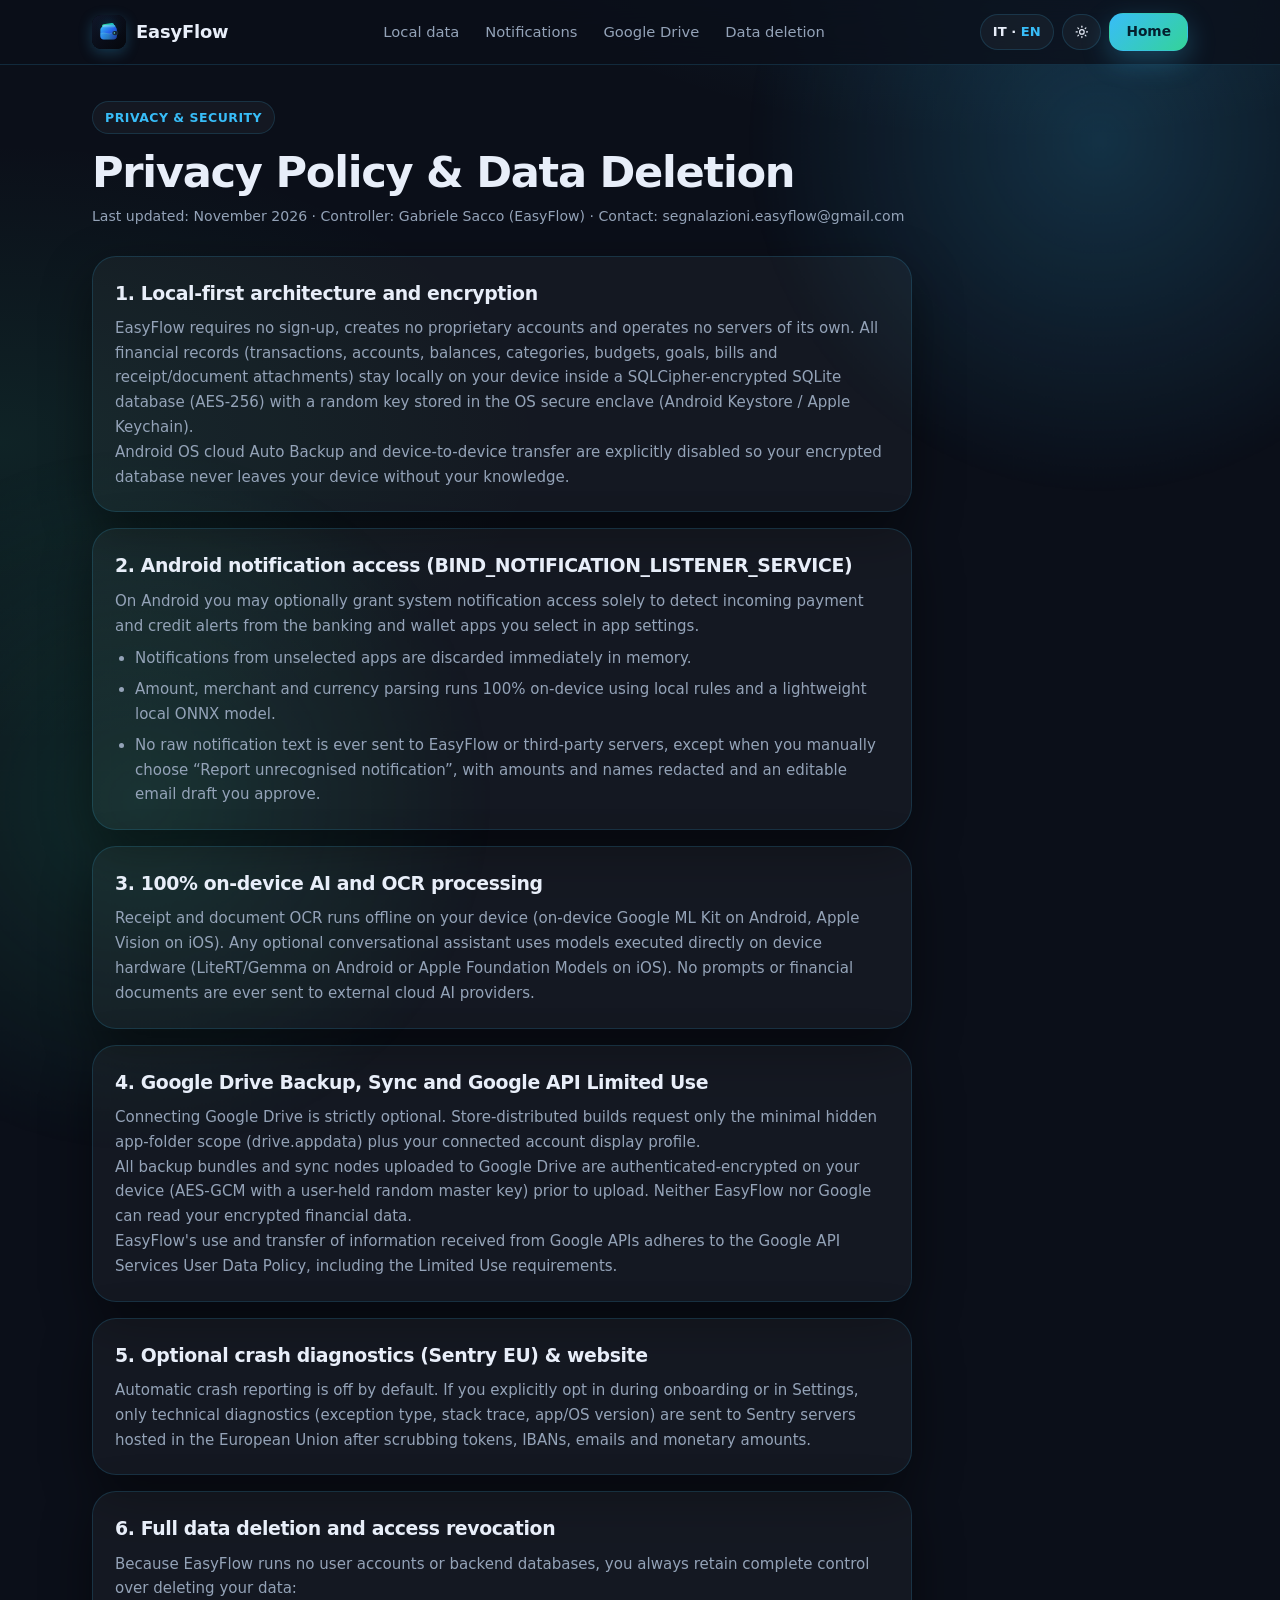
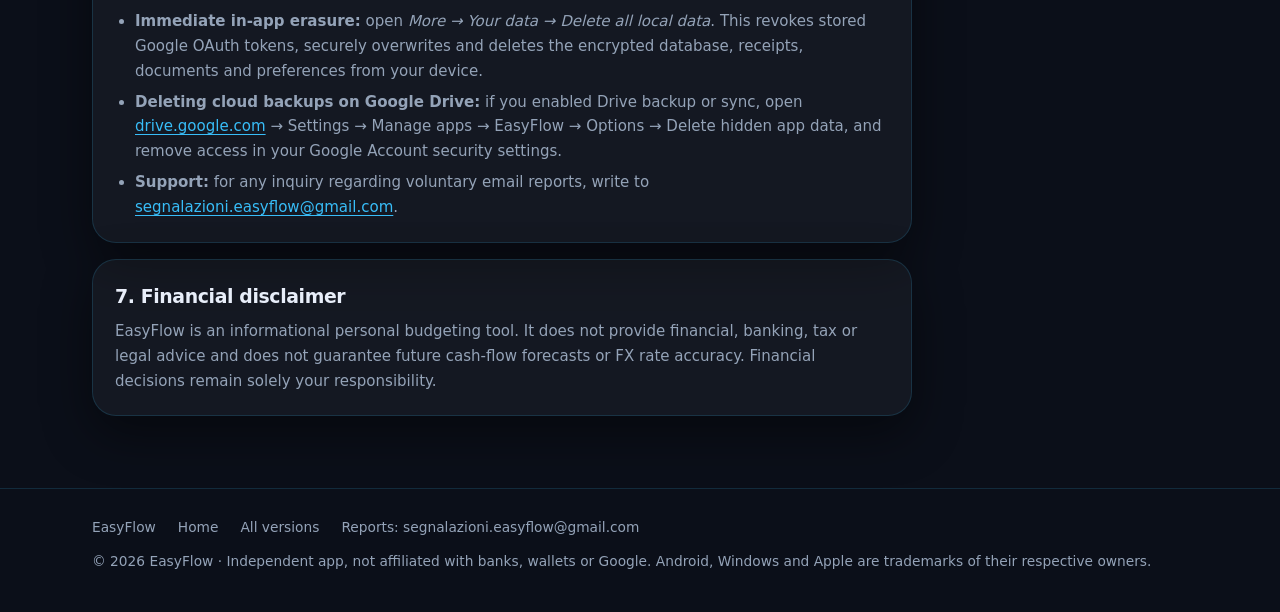
==== privacy.html @ 60eea987 "Aggiornamento pagina web" ====
<!doctype html>
<html lang="it">
<head>
<meta charset="utf-8">
<meta name="viewport" content="width=device-width, initial-scale=1">
<title data-i18n="pp.meta.title">EasyFlow – Informativa sulla Privacy e Cancellazione Dati</title>
<meta name="description" content="Informativa sulla privacy di EasyFlow: dati cifrati sul dispositivo, AI locale, Google Drive appdata facoltativo, eliminazione completa e revoca accessi." data-i18n-content="pp.meta.desc">
<meta name="theme-color" content="#0b0f19">
<link rel="icon" type="image/svg+xml" href="assets/icon.svg">
<link rel="icon" type="image/png" sizes="512x512" href="assets/icon-512.png">
<link rel="apple-touch-icon" href="assets/icon-180.png">
<link rel="stylesheet" href="styles.css">
<script>
(function () {
  try {
    var t = localStorage.getItem('ef-theme');
    if (t === 'light' || t === 'dark') document.documentElement.setAttribute('data-theme', t);
    document.documentElement.classList.add('js');
  } catch (e) {}
})();
</script>
</head>
<body>
<svg width="0" height="0" style="position:absolute" aria-hidden="true" focusable="false"><defs><symbol id="ic-sun" viewBox="0 0 24 24" fill="none" stroke="currentColor" stroke-width="2" stroke-linecap="round" stroke-linejoin="round"><circle cx="12" cy="12" r="4" /><path d="M12 2v2" /><path d="M12 20v2" /><path d="m4.93 4.93 1.41 1.41" /><path d="m17.66 17.66 1.41 1.41" /><path d="M2 12h2" /><path d="M20 12h2" /><path d="m6.34 17.66-1.41 1.41" /><path d="m19.07 4.93-1.41 1.41" /></symbol><symbol id="ic-moon" viewBox="0 0 24 24" fill="none" stroke="currentColor" stroke-width="2" stroke-linecap="round" stroke-linejoin="round"><path d="M12 3a6 6 0 0 0 9 9 9 9 0 1 1-9-9Z" /></symbol></defs></svg>
<div class="orb o1" aria-hidden="true"></div><div class="orb o2" aria-hidden="true"></div>
<div class="progress" id="progress" aria-hidden="true"></div>

<header class="nav">
  <div class="wrap">
    <a class="brand" href="index.html"><img src="assets/icon.svg" alt="" width="34" height="34">EasyFlow</a>
    <nav class="links" data-i18n-aria="nav.sections" aria-label="Sezioni">
      <a href="#locale" data-i18n="pp.nav.local">Dati locali</a>
      <a href="#notifiche" data-i18n="pp.nav.notif">Notifiche</a>
      <a href="#drive" data-i18n="pp.nav.drive">Google Drive</a>
      <a href="#data-deletion" data-i18n="pp.nav.deletion">Eliminazione dati</a>
    </nav>
    <div class="nav-tools">
      <button type="button" class="chip" id="lang-btn" data-i18n-aria="nav.lang" aria-label="Cambia lingua"><span id="lang-label">IT · EN</span></button>
      <button type="button" class="chip" id="theme-btn" data-i18n-aria="nav.theme" aria-label="Cambia tema"><svg class="ic" aria-hidden="true"><use href="#ic-moon"/></svg></button>
      <a class="btn btn-primary" href="index.html" data-i18n="pp.back">Home</a>
    </div>
  </div>
</header>

<main id="main">
  <div class="wrap">
    <article class="legal-article">
      <span class="eyebrow" data-i18n="pp.eyebrow">Privacy &amp; Sicurezza</span>
      <h1 data-i18n="pp.h1">Informativa sulla Privacy e Cancellazione dei Dati</h1>
      <p class="legal-meta" data-i18n="pp.meta.updated">Ultimo aggiornamento: Novembre 2026 · Titolare: Gabriele Sacco (EasyFlow) · Contatto: segnalazioni.easyflow@gmail.com</p>

      <div class="legal-sections">
        <section class="card legal-section" id="locale">
          <h2 data-i18n="pp.s1.t">1. Architettura local-first e cifratura</h2>
          <p data-i18n="pp.s1.p1">EasyFlow non richiede registrazione, non ha account proprietari e non dispone di server propri. Tutti i dati finanziari (movimenti, conti, saldi, categorie, budget, obiettivi, scadenze e allegati ricevuti/scontrini) risiedono localmente sul dispositivo dell'utente in un database SQLite cifrato tramite SQLCipher (AES-256) con chiave generata casualmente e custodita nell'archivio sicuro di sistema (Android Keystore / Apple Keychain).</p>
          <p data-i18n="pp.s1.p2">Il backup automatico di sistema Android (Auto Backup / trasferimento D2D) è disabilitato esplicitamente affinché il database cifrato non lasci il dispositivo senza il controllo dell'utente.</p>
        </section>

        <section class="card legal-section" id="notifiche">
          <h2 data-i18n="pp.s2.t">2. Accesso alle notifiche su Android (BIND_NOTIFICATION_LISTENER_SERVICE)</h2>
          <p data-i18n="pp.s2.p1">Su Android l'utente può autorizzare in modo facoltativo l'accesso alle notifiche di sistema esclusivamente per rilevare automaticamente pagamenti e accrediti provenienti dalle app bancarie e dai wallet selezionati nelle impostazioni dell'app.</p>
          <ul>
            <li data-i18n="pp.s2.l1">Le notifiche delle app non selezionate vengono ignorate immediatamente in memoria.</li>
            <li data-i18n="pp.s2.l2">L'estrazione di importo, esercente e valuta avviene al 100% sul dispositivo tramite regole locali e un piccolo modello neurale ONNX locale.</li>
            <li data-i18n="pp.s2.l3">Nessun testo grezzo di notifica viene inviato a server di EasyFlow o di terze parti, salvo quando l'utente sceglie manualmente «Segnala notifica non riconosciuta» con importi e nomi già oscurati e preview modificabile prima dell'invio via email.</li>
          </ul>
        </section>

        <section class="card legal-section" id="ai-locale">
          <h2 data-i18n="pp.s3.t">3. Elaborazione AI e OCR 100% sul dispositivo</h2>
          <p data-i18n="pp.s3.p1">La scansione OCR di scontrini e documenti fotografici avviene offline sul dispositivo (Google ML Kit on-device su Android, Apple Vision su iOS). L'eventuale assistente conversazionale locale utilizza modelli eseguiti direttamente sull'hardware del dispositivo (LiteRT/Gemma su Android o Apple Foundation Models su iOS). Nessun prompt o documento finanziario viene inviato a servizi AI esterni nel cloud.</p>
        </section>

        <section class="card legal-section" id="drive">
          <h2 data-i18n="pp.s4.t">4. Google Drive Backup, Sincronizzazione e Google API Limited Use</h2>
          <p data-i18n="pp.s4.p1">Il collegamento a Google Drive è totalmente facoltativo. Nelle versioni distribuite tramite Google Play Store e Apple App Store l'app richiede esclusivamente lo scope minimo necessario per l'archivio privato nascosto dell'app (<code>drive.appdata</code>), oltre al profilo email di visualizzazione dell'account collegato.</p>
          <p data-i18n="pp.s4.p2">Tutti i pacchetti di backup e i nodi di sincronizzazione caricati su Google Drive sono cifrati autenticamente sul dispositivo (AES-GCM con chiave casuale custodita dall'utente) prima del trasferimento. Né EasyFlow né Google possono leggere il contenuto finanziario cifrato.</p>
          <p data-i18n="pp.s4.p3">L'utilizzo delle informazioni ricevute dalle API di Google da parte di EasyFlow è conforme alle Norme sui dati utente dei servizi API Google, inclusi i requisiti di uso limitato (Limited Use).</p>
        </section>

        <section class="card legal-section" id="telemetria">
          <h2 data-i18n="pp.s5.t">5. Diagnostica facoltativa degli errori (Sentry UE) e sito web</h2>
          <p data-i18n="pp.s5.p1">L'invio automatico dei rapporti di arresto anomalo è spento per impostazione predefinita. Se attivato esplicitamente dall'utente nell'introduzione o nelle Impostazioni, invia esclusivamente dettagli tecnici (tipo eccezione, stack trace, versione app/OS) ai server Sentry situati nell'Unione Europea, previa rimozione di token, IBAN, email e importi numerici.</p>
        </section>

        <section class="card legal-section" id="data-deletion">
          <h2 data-i18n="pp.s6.t">6. Eliminazione completa dei dati e revoca accessi</h2>
          <p data-i18n="pp.s6.p1">Poiché EasyFlow non gestisce account o database sui propri server, ogni utente mantiene il pieno controllo sulla cancellazione dei dati:</p>
          <ul>
            <li data-i18n-html="pp.s6.l1"><strong>Cancellazione immediata dall'app:</strong> apri <em>Altro → I tuoi dati → Elimina tutti i dati locali</em>. L'operazione revoca eventuali token OAuth Google memorizzati, sovrascrive ed elimina in modo sicuro il database cifrato, le ricevute, i documenti salvati e tutte le preferenze sul dispositivo.</li>
            <li data-i18n-html="pp.s6.l2"><strong>Eliminazione dei backup remoti su Google Drive:</strong> se avevi attivato il backup o la sincronizzazione su Drive, apri <a class="text-link" href="https://drive.google.com" target="_blank" rel="noopener noreferrer">drive.google.com</a> → Impostazioni → Gestisci app → EasyFlow → Opzioni → Elimina dati nascosti delle app, e revoca l'accesso dalle impostazioni di sicurezza dell'account Google.</li>
            <li data-i18n-html="pp.s6.l3"><strong>Assistenza:</strong> per richieste su dati inviati volontariamente via email (es. segnalazioni), scrivi a <a class="text-link" href="mailto:segnalazioni.easyflow@gmail.com">segnalazioni.easyflow@gmail.com</a>.</li>
          </ul>
        </section>

        <section class="card legal-section" id="disclaimer">
          <h2 data-i18n="pp.s7.t">7. Esclusione di consulenza finanziaria</h2>
          <p data-i18n="pp.s7.p1">EasyFlow è uno strumento informativo di bilancio personale. Non fornisce consulenza finanziaria, bancaria, fiscale o legale e non garantisce l'accuratezza delle previsioni future o delle conversioni valutarie. Le decisioni economiche restano sotto la piena responsabilità dell'utente.</p>
        </section>
      </div>
    </article>
  </div>
</main>

<footer>
  <div class="wrap">
    <div class="row"><span data-i18n="ft.version">EasyFlow</span><a href="index.html" data-i18n="pp.back">Home</a><a href="https://github.com/Gabbo88/easyflow-releases/releases" data-i18n="ft.releases">Tutte le versioni</a><a href="mailto:segnalazioni.easyflow@gmail.com" data-i18n="ft.report">Segnalazioni: segnalazioni.easyflow@gmail.com</a></div>
    <div data-i18n="ft.legal">© 2026 EasyFlow · App indipendente, non affiliata a banche, wallet o a Google. Android, Windows e Apple sono marchi dei rispettivi proprietari.</div>
  </div>
</footer>

<script src="app.js"></script>
</body>
</html>
---- styles.css ----
:root {
  --bg: #0b0f19;
  --bg-2: #0f1626;
  --surface: rgba(255, 255, 255, 0.04);
  --surface-strong: rgba(255, 255, 255, 0.07);
  --border: rgba(56, 189, 248, 0.16);
  --text: #e8eef9;
  --muted: #94a3b8;
  --accent: #38bdf8;
  --accent-2: #34d399;
  --accent-ink: #04202e;
  --shadow: 0 18px 50px rgba(0, 0, 0, 0.45);
  --radius: 24px;
  --radius-sm: 16px;
  --gutter: 20px;
}
:root[data-theme="light"] {
  --bg: #f4f8fd;
  --bg-2: #e9f1fa;
  --surface: rgba(255, 255, 255, 0.78);
  --surface-strong: #ffffff;
  --border: rgba(2, 132, 199, 0.22);
  --text: #0f172a;
  --muted: #475569;
  --accent: #0284c7;
  --accent-2: #059669;
  --accent-ink: #ffffff;
  --shadow: 0 14px 40px rgba(15, 23, 42, 0.12);
}
* { box-sizing: border-box; }
html { scroll-behavior: smooth; }
body {
  margin: 0;
  background: radial-gradient(1100px 600px at 80% -10%, rgba(56, 189, 248, 0.16), transparent 60%),
              radial-gradient(900px 500px at 0% 20%, rgba(52, 211, 153, 0.10), transparent 60%),
              var(--bg);
  color: var(--text);
  font-family: Roboto, "Segoe UI", system-ui, -apple-system, sans-serif;
  line-height: 1.55;
  -webkit-font-smoothing: antialiased;
}
:root[data-theme="light"] body {
  background: radial-gradient(1100px 600px at 80% -10%, rgba(2, 132, 199, 0.12), transparent 60%),
              radial-gradient(900px 500px at 0% 20%, rgba(5, 150, 105, 0.08), transparent 60%),
              var(--bg);
}
a { color: inherit; text-decoration: none; }
.wrap { width: 100%; max-width: 1160px; margin: 0 auto; padding: 0 var(--gutter); }

/* NAV */
.nav { position: sticky; top: 0; z-index: 10; backdrop-filter: blur(14px); background: color-mix(in srgb, var(--bg) 78%, transparent); border-bottom: 1px solid var(--border); }
.nav .wrap { display: flex; align-items: center; justify-content: space-between; height: 64px; gap: 12px; }
.brand { display: flex; align-items: center; gap: 10px; font-weight: 800; font-size: 1.12rem; letter-spacing: -0.01em; }
.brand img { width: 34px; height: 34px; border-radius: 10px; background: #0f172a; border: 1px solid var(--border); }
.links { display: none; gap: 26px; font-size: 0.92rem; color: var(--muted); font-weight: 500; }
.links a:hover { color: var(--text); }
.nav-tools { display: flex; align-items: center; gap: 8px; }
.chip { height: 36px; padding: 0 12px; border-radius: 999px; border: 1px solid var(--border); background: var(--surface); color: var(--text); font-weight: 600; font-size: 0.82rem; display: inline-flex; align-items: center; gap: 6px; }
.btn { display: inline-flex; align-items: center; justify-content: center; gap: 8px; height: 48px; padding: 0 22px; border-radius: 14px; font-weight: 700; font-size: 0.98rem; border: 1px solid transparent; cursor: pointer; }
.btn-primary { background: linear-gradient(135deg, var(--accent), var(--accent-2)); color: var(--accent-ink); box-shadow: 0 10px 28px rgba(56, 189, 248, 0.28); }
.btn-ghost { background: var(--surface); border-color: var(--border); color: var(--text); }
.nav .btn { height: 38px; padding: 0 16px; font-size: 0.86rem; display: none; }

/* HERO */
.hero { padding: 44px 0 28px; display: grid; gap: 36px; align-items: center; }
.eyebrow { display: inline-flex; align-items: center; gap: 8px; padding: 6px 12px; border-radius: 999px; border: 1px solid var(--border); background: var(--surface); color: var(--accent); font-weight: 700; font-size: 0.78rem; letter-spacing: 0.04em; text-transform: uppercase; }
h1 { font-size: clamp(2.1rem, 7vw, 3.6rem); line-height: 1.05; letter-spacing: -0.03em; margin: 16px 0 14px; font-weight: 800; }
h1 em { font-style: normal; background: linear-gradient(120deg, var(--accent), var(--accent-2)); -webkit-background-clip: text; background-clip: text; color: transparent; }
.lead { color: var(--muted); font-size: 1.08rem; max-width: 560px; margin: 0 0 24px; }
.cta { display: flex; flex-wrap: wrap; gap: 12px; }
.meta { margin-top: 16px; color: var(--muted); font-size: 0.84rem; display: flex; flex-wrap: wrap; gap: 6px 18px; }
.meta b { color: var(--text); font-weight: 700; }

/* PHONE */
.stage { display: flex; justify-content: center; }
.phone { width: 270px; border-radius: 40px; padding: 10px; background: linear-gradient(160deg, #1b2438, #0a0f1b); border: 1px solid rgba(255,255,255,0.12); box-shadow: var(--shadow), 0 0 0 6px rgba(56,189,248,0.05); }
.screen { border-radius: 31px; overflow: hidden; background: #0b0f19; padding: 16px 14px 14px; display: grid; gap: 10px; color: #e8eef9; }
.s-top { display: flex; justify-content: space-between; align-items: center; font-size: 0.7rem; color: #94a3b8; }
.s-card { border-radius: 18px; padding: 14px; background: linear-gradient(135deg, #2f6bd6, #153a82); }
.s-card small { color: #cfe3ff; font-size: 0.62rem; letter-spacing: 0.08em; text-transform: uppercase; font-weight: 700; }
.s-card strong { display: block; font-size: 1.7rem; letter-spacing: -0.02em; margin: 4px 0 8px; }
.s-row { display: flex; gap: 8px; }
.s-pill { flex: 1; border-radius: 12px; padding: 8px 10px; background: rgba(255,255,255,0.12); font-size: 0.64rem; color: #d7e7ff; }
.s-pill b { display: block; font-size: 0.86rem; color: #fff; }
.s-pill.up b { color: #6ee7b7; } .s-pill.down b { color: #fda4af; }
.s-list { display: grid; gap: 8px; }
.s-item { display: flex; align-items: center; gap: 10px; padding: 10px; border-radius: 14px; background: rgba(255,255,255,0.05); border: 1px solid rgba(56,189,248,0.12); font-size: 0.72rem; }
.s-ico { width: 30px; height: 30px; border-radius: 10px; background: rgba(56,189,248,0.16); display: grid; place-items: center; color: #38bdf8; font-size: 0.8rem; }
.s-item span { flex: 1; } .s-item b { color: #fda4af; font-size: 0.78rem; }
.s-review { border-radius: 14px; padding: 10px 12px; font-size: 0.7rem; background: rgba(245,158,11,0.12); border: 1px solid rgba(245,158,11,0.3); color: #fcd34d; font-weight: 600; }

/* SECTIONS */
section { padding: 52px 0 6px; }
h2 { font-size: clamp(1.55rem, 4.4vw, 2.2rem); letter-spacing: -0.02em; margin: 0 0 8px; font-weight: 800; }
.sub { color: var(--muted); margin: 0 0 26px; max-width: 640px; }
.grid { display: grid; gap: 14px; }
.card { background: var(--surface); border: 1px solid var(--border); border-radius: var(--radius); padding: 22px; box-shadow: var(--shadow); }
.card h3 { margin: 12px 0 6px; font-size: 1.06rem; }
.card p { margin: 0; color: var(--muted); font-size: 0.93rem; }
.ico { width: 44px; height: 44px; border-radius: 14px; display: grid; place-items: center; background: linear-gradient(135deg, rgba(56,189,248,0.2), rgba(52,211,153,0.16)); border: 1px solid var(--border); font-size: 1.2rem; }

/* TABLE */
.table-wrap { overflow-x: auto; border-radius: var(--radius); border: 1px solid var(--border); background: var(--surface); }
table { width: 100%; border-collapse: collapse; min-width: 560px; }
th, td { padding: 14px 16px; text-align: left; font-size: 0.92rem; border-bottom: 1px solid var(--border); }
th { color: var(--muted); font-weight: 600; font-size: 0.8rem; text-transform: uppercase; letter-spacing: 0.05em; }
th.us { color: var(--accent); }
td.us { font-weight: 700; }
tr:last-child td { border-bottom: 0; }
.ok { color: var(--accent-2); font-weight: 800; } .no { color: var(--muted); }

/* DOWNLOAD */
.dl { display: grid; gap: 14px; }
.dl-card { display: grid; gap: 14px; }
.dl-head { display: flex; align-items: center; gap: 12px; }
.dl-head .ico { flex-shrink: 0; }
.badge { margin-left: auto; font-size: 0.7rem; font-weight: 700; padding: 4px 10px; border-radius: 999px; background: rgba(52,211,153,0.16); color: var(--accent-2); border: 1px solid rgba(52,211,153,0.3); white-space: nowrap; }
.badge.warn { background: rgba(245,158,11,0.14); color: #f59e0b; border-color: rgba(245,158,11,0.35); }
.sha { font-family: ui-monospace, Consolas, monospace; font-size: 0.72rem; color: var(--muted); word-break: break-all; }

/* GUIDE */
.steps { counter-reset: s; display: grid; gap: 12px; }
.step { display: flex; gap: 14px; padding: 16px; border-radius: var(--radius-sm); background: var(--surface); border: 1px solid var(--border); }
.step::before { counter-increment: s; content: counter(s); flex-shrink: 0; width: 32px; height: 32px; border-radius: 50%; display: grid; place-items: center; font-weight: 800; color: var(--accent-ink); background: linear-gradient(135deg, var(--accent), var(--accent-2)); }
.step b { display: block; margin-bottom: 2px; } .step span { color: var(--muted); font-size: 0.92rem; }
.tabs { display: flex; gap: 8px; flex-wrap: wrap; margin-bottom: 16px; }
.tab { padding: 8px 16px; border-radius: 999px; border: 1px solid var(--border); background: var(--surface); font-weight: 600; font-size: 0.86rem; color: var(--muted); }
.tab.on { background: linear-gradient(135deg, var(--accent), var(--accent-2)); color: var(--accent-ink); border-color: transparent; }

/* PRIVACY + FOOTER */
.privacy { display: grid; gap: 14px; }
footer { margin-top: 56px; padding: 28px 0 40px; border-top: 1px solid var(--border); color: var(--muted); font-size: 0.86rem; }
footer .wrap { display: grid; gap: 12px; }
footer .row { display: flex; flex-wrap: wrap; gap: 8px 22px; }

/* TABLET >= 720 */
@media (min-width: 720px) {
  :root { --gutter: 32px; }
  .links { display: flex; }
  .hero { padding: 64px 0 36px; }
  .grid.two, .grid.three { grid-template-columns: repeat(2, 1fr); }
  .privacy { grid-template-columns: repeat(2, 1fr); }
  .phone { width: 300px; }
}
/* DESKTOP >= 1100 */
@media (min-width: 1100px) {
  .nav .btn { display: inline-flex; }
  .hero { grid-template-columns: 1.1fr 0.9fr; padding: 84px 0 56px; gap: 56px; }
  .grid.three { grid-template-columns: repeat(3, 1fr); }
  .dl { grid-template-columns: repeat(3, 1fr); }
  .privacy { grid-template-columns: repeat(3, 1fr); }
  .phone { width: 320px; transform: rotate(2deg); }
  section { padding-top: 76px; }
}
@media (max-width: 400px) { .cta .btn { width: 100%; } }

/* ===== Aggiunte della bozza ===== */
.skip { position: absolute; left: -9999px; top: 8px; z-index: 100; background: var(--accent); color: var(--accent-ink); padding: 10px 16px; border-radius: 12px; font-weight: 700; }
.skip:focus { left: 8px; }
:focus-visible { outline: 3px solid var(--accent); outline-offset: 2px; border-radius: 10px; }
button { font: inherit; color: inherit; }
button.chip, button.tab { cursor: pointer; }
.chip b { color: var(--accent); }
[hidden] { display: none !important; }
.s-sub { color: #94a3b8; }

.ic { width: 1em; height: 1em; flex-shrink: 0; vertical-align: -0.14em; }
.ico { font-size: 1.35rem; color: var(--accent); }
.ico.logo { color: var(--text); }
.btn .ic { font-size: 1.1em; }
.chip .ic { font-size: 1.05em; }
.s-ico .ic { font-size: 0.95rem; }
.tab .ic { font-size: 1em; margin-right: 2px; }
.tab { display: inline-flex; align-items: center; gap: 6px; }

.cell { display: inline-flex; align-items: center; gap: 8px; }
.cell .ic { font-size: 1.05rem; }
.yes .ic { color: var(--accent-2); }
.mid .ic { color: #f59e0b; }
.no .ic { color: var(--muted); }
td.yes, td.mid, td.no { font-size: 0.9rem; }
.table-wrap table { min-width: 760px; }
th:first-child, td:first-child { position: sticky; left: 0; background: color-mix(in srgb, var(--bg) 92%, var(--accent) 3%); z-index: 1; }
.note { margin: 12px 4px 0; font-size: 0.82rem; color: var(--muted); }
.text-link { color: var(--accent); text-decoration: underline; text-underline-offset: 3px; }

.ai { display: grid; gap: 22px; align-items: center; padding: 26px; border-radius: var(--radius); border: 1px solid rgba(56,189,248,0.4); background: linear-gradient(150deg, rgba(56,189,248,0.12), rgba(52,211,153,0.07) 60%, var(--surface)); box-shadow: var(--shadow); }
.ai .ico { width: 52px; height: 52px; font-size: 1.6rem; }
.ai h2 { margin-top: 12px; }
.ai-steps { display: grid; gap: 10px; }
.ai-step { display: flex; gap: 12px; align-items: flex-start; padding: 12px 14px; border-radius: var(--radius-sm); background: var(--surface-strong); border: 1px solid var(--border); font-size: 0.92rem; }
.ai-step .ic { font-size: 1.15rem; color: var(--accent); margin-top: 2px; }
.ai-step b { display: block; }
.ai-step span { color: var(--muted); }
.fine { font-size: 0.8rem; color: var(--muted); margin: 14px 0 0; }

.kind { color: var(--muted); }
.btn.soon { opacity: 0.55; pointer-events: none; }
.dl-link { width: 100%; }
.notes { margin-top: 14px; border: 1px solid var(--border); border-radius: var(--radius-sm); background: var(--surface); padding: 12px 16px; }
.notes summary { cursor: pointer; font-weight: 700; }
.notes pre { white-space: pre-wrap; word-break: break-word; font: inherit; font-size: 0.88rem; color: var(--muted); margin: 10px 0 0; }

.panel { display: grid; gap: 12px; }
.step { align-items: flex-start; }
.step b { display: block; margin-bottom: 2px; }
.steps { counter-reset: s; }

/* telefono stretto: barra delle sezioni scorrevole sotto l'intestazione */
@media (max-width: 719px) {
  .nav .wrap { flex-wrap: wrap; height: auto; padding-top: 8px; padding-bottom: 8px; row-gap: 6px; }
  .links { display: flex; order: 3; width: 100%; overflow-x: auto; gap: 18px; padding: 2px 0 4px; white-space: nowrap; scrollbar-width: none; }
  .links::-webkit-scrollbar { display: none; }
  .nav .btn { display: none; }
}
@media (min-width: 720px) { .privacy { grid-template-columns: repeat(2, 1fr); } }
@media (min-width: 1100px) { .ai { grid-template-columns: 1fr 1fr; padding: 36px; gap: 44px; } .privacy { grid-template-columns: repeat(3, 1fr); } }
@media (prefers-reduced-motion: reduce) { html { scroll-behavior: auto; } * { transition: none !important; animation: none !important; } }

.sha.plain { font-family: inherit; font-size: 0.8rem; word-break: normal; overflow-wrap: anywhere; }

.step code { font-family: ui-monospace, Consolas, monospace; font-size: 0.82em; padding: 2px 6px; border-radius: 6px; background: var(--surface-strong); border: 1px solid var(--border); word-break: break-all; }

.brand img { background: none; border: 0; border-radius: 9px; box-shadow: 0 4px 14px rgba(56, 189, 248, 0.25); }

/* note di rilascio in Markdown */
.md { margin-top: 12px; font-size: 0.92rem; color: var(--muted); line-height: 1.6; overflow-wrap: anywhere; }
.md h4 { font-size: 1.05rem; color: var(--text); margin: 18px 0 6px; }
.md h5 { font-size: 0.98rem; color: var(--text); margin: 16px 0 4px; }
.md h4:first-child, .md h5:first-child { margin-top: 4px; }
.md p { margin: 6px 0; }
.md ul { margin: 6px 0 10px; padding-left: 20px; }
.md li { margin: 4px 0; }
.md strong { color: var(--text); font-weight: 700; }
.md code { font-family: ui-monospace, Consolas, monospace; font-size: 0.86em; padding: 1px 6px; border-radius: 6px; background: var(--surface-strong); border: 1px solid var(--border); }
.md a { color: var(--accent); text-decoration: underline; text-underline-offset: 3px; }

/* ===== Animazioni (solo transform e opacity) ===== */
main, footer { position: relative; z-index: 1; }

/* sfondo: due aloni che si spostano piano */
.orb { position: fixed; z-index: 0; width: 760px; height: 760px; border-radius: 50%; pointer-events: none; will-change: transform; }
.orb.o1 { top: -240px; right: -200px; background: radial-gradient(circle, rgba(56,189,248,0.20), transparent 66%); animation: drift1 26s ease-in-out infinite alternate; }
.orb.o2 { bottom: -280px; left: -240px; background: radial-gradient(circle, rgba(52,211,153,0.15), transparent 66%); animation: drift2 32s ease-in-out infinite alternate; }
:root[data-theme="light"] .orb.o1 { background: radial-gradient(circle, rgba(2,132,199,0.14), transparent 66%); }
:root[data-theme="light"] .orb.o2 { background: radial-gradient(circle, rgba(5,150,105,0.10), transparent 66%); }
@keyframes drift1 { from { transform: translate3d(0, 0, 0) scale(1); } to { transform: translate3d(-120px, 140px, 0) scale(1.15); } }
@keyframes drift2 { from { transform: translate3d(0, 0, 0) scale(1); } to { transform: translate3d(160px, -120px, 0) scale(1.1); } }

/* barra di avanzamento della pagina */
.progress { position: fixed; top: 0; left: 0; right: 0; height: 3px; z-index: 60; background: linear-gradient(90deg, var(--accent), var(--accent-2)); transform-origin: 0 50%; transform: scaleX(var(--p, 0)); pointer-events: none; }

/* ingresso dell'area in alto */
.hero > div:first-child > * { opacity: 0; animation: rise .7s cubic-bezier(.2,.7,.2,1) forwards; }
.hero > div:first-child > *:nth-child(1) { animation-delay: .05s; }
.hero > div:first-child > *:nth-child(2) { animation-delay: .15s; }
.hero > div:first-child > *:nth-child(3) { animation-delay: .27s; }
.hero > div:first-child > *:nth-child(4) { animation-delay: .38s; }
.hero > div:first-child > *:nth-child(5) { animation-delay: .5s; }
@keyframes rise { from { opacity: 0; transform: translateY(16px); } to { opacity: 1; transform: none; } }
.stage { opacity: 0; animation: rise .9s .25s cubic-bezier(.2,.7,.2,1) forwards; }

/* telefono che fluttua */
.phone { --rot: 0deg; transform: rotate(var(--rot)); animation: float 7s ease-in-out infinite; will-change: transform; }
@media (min-width: 1100px) { .phone { --rot: 2deg; } }
@keyframes float { 0%, 100% { transform: translateY(0) rotate(var(--rot)); } 50% { transform: translateY(-10px) rotate(var(--rot)); } }

/* mini demo: arriva la notifica, il movimento si accende */
.screen { position: relative; }
.s-notif { position: absolute; z-index: 3; top: 10px; left: 10px; right: 10px; display: flex; align-items: center; gap: 8px; padding: 8px 10px; border-radius: 14px; font-size: 0.64rem; line-height: 1.25; color: #e8eef9; background: rgba(30, 41, 59, 0.97); border: 1px solid rgba(56, 189, 248, 0.35); box-shadow: 0 8px 22px rgba(0, 0, 0, 0.45); opacity: 0; animation: notif 9s ease-in-out 1.2s infinite; }
.s-notif .ic { font-size: 0.95rem; color: #38bdf8; }
.s-notif b { display: block; font-size: 0.68rem; }
.s-notif small { color: #94a3b8; }
@keyframes notif {
  0%, 6% { opacity: 0; transform: translateY(-130%); }
  12%, 38% { opacity: 1; transform: translateY(0); }
  46%, 100% { opacity: 0; transform: translateY(-130%); }
}
.s-item.new { animation: newrow 9s ease-in-out 1.2s infinite; }
@keyframes newrow {
  0%, 42% { opacity: 0.2; transform: translateX(10px); box-shadow: none; }
  50% { opacity: 1; transform: none; box-shadow: 0 0 0 1px rgba(56, 189, 248, 0.7), 0 0 20px rgba(56, 189, 248, 0.38); }
  70%, 92% { opacity: 1; transform: none; box-shadow: 0 0 0 1px rgba(56, 189, 248, 0), 0 0 0 rgba(56, 189, 248, 0); }
  100% { opacity: 0.2; transform: translateX(10px); box-shadow: none; }
}

/* comparsa allo scorrimento */
.js .reveal { opacity: 0; transform: translateY(22px); transition: opacity .7s cubic-bezier(.2,.7,.2,1), transform .7s cubic-bezier(.2,.7,.2,1); transition-delay: calc(var(--d, 0) * 70ms); }
.js .reveal.in { opacity: 1; transform: none; }

/* schede e pulsanti */
.card, .step, .ai-step { transition: transform .25s ease, border-color .25s ease, box-shadow .25s ease; }
@media (hover: hover) and (pointer: fine) {
  .card:hover { transform: translateY(-5px); border-color: rgba(56, 189, 248, 0.5); box-shadow: var(--shadow), 0 0 0 1px rgba(56, 189, 248, 0.18); }
  .ai-step:hover, .step:hover { transform: translateX(4px); border-color: rgba(56, 189, 248, 0.45); }
  .btn { transition: transform .2s ease, box-shadow .2s ease, filter .2s ease; }
  .btn:hover:not(.soon) { transform: translateY(-2px); }
  .btn-primary:hover { box-shadow: 0 14px 34px rgba(56, 189, 248, 0.42); filter: saturate(1.1); }
}
.btn:active:not(.soon) { transform: scale(0.98); }

/* guida: il pannello appare con una dissolvenza */
.panel:not([hidden]) { animation: fade .35s ease both; }
@keyframes fade { from { opacity: 0; transform: translateY(8px); } to { opacity: 1; transform: none; } }

/* chi preferisce meno movimento vede tutto fermo */
@media (prefers-reduced-motion: reduce) {
  .orb, .progress { display: none; }
  .hero > div:first-child > *, .stage { opacity: 1 !important; animation: none !important; }
  .js .reveal { opacity: 1; transform: none; transition: none; }
  .phone { animation: none; }
  .s-notif { display: none; }
  .s-item.new { animation: none; opacity: 1; }
}

/* Privacy Policy page & inline actions */
.pv-actions { margin-top: 20px; display: flex; flex-wrap: wrap; gap: 12px; }
.legal-article { padding: 36px 0 16px; max-width: 820px; }
.legal-article h1 { font-size: clamp(1.9rem, 5vw, 2.7rem); margin-bottom: 10px; }
.legal-meta { color: var(--muted); font-size: 0.88rem; margin: 0 0 28px; }
.legal-sections { display: grid; gap: 16px; }
.legal-section h2 { font-size: 1.18rem; margin: 0 0 8px; }
.legal-section p, .legal-section li { color: var(--muted); font-size: 0.94rem; line-height: 1.65; }
.legal-section ul { margin: 8px 0 0; padding-left: 20px; display: grid; gap: 6px; }
.legal-section code { font-family: ui-monospace, Consolas, monospace; font-size: 0.84em; padding: 2px 6px; border-radius: 6px; background: var(--surface-strong); border: 1px solid var(--border); color: var(--text); }
.legal-section:target { border-color: var(--accent); box-shadow: var(--shadow), 0 0 0 1px rgba(56,189,248,0.28); }
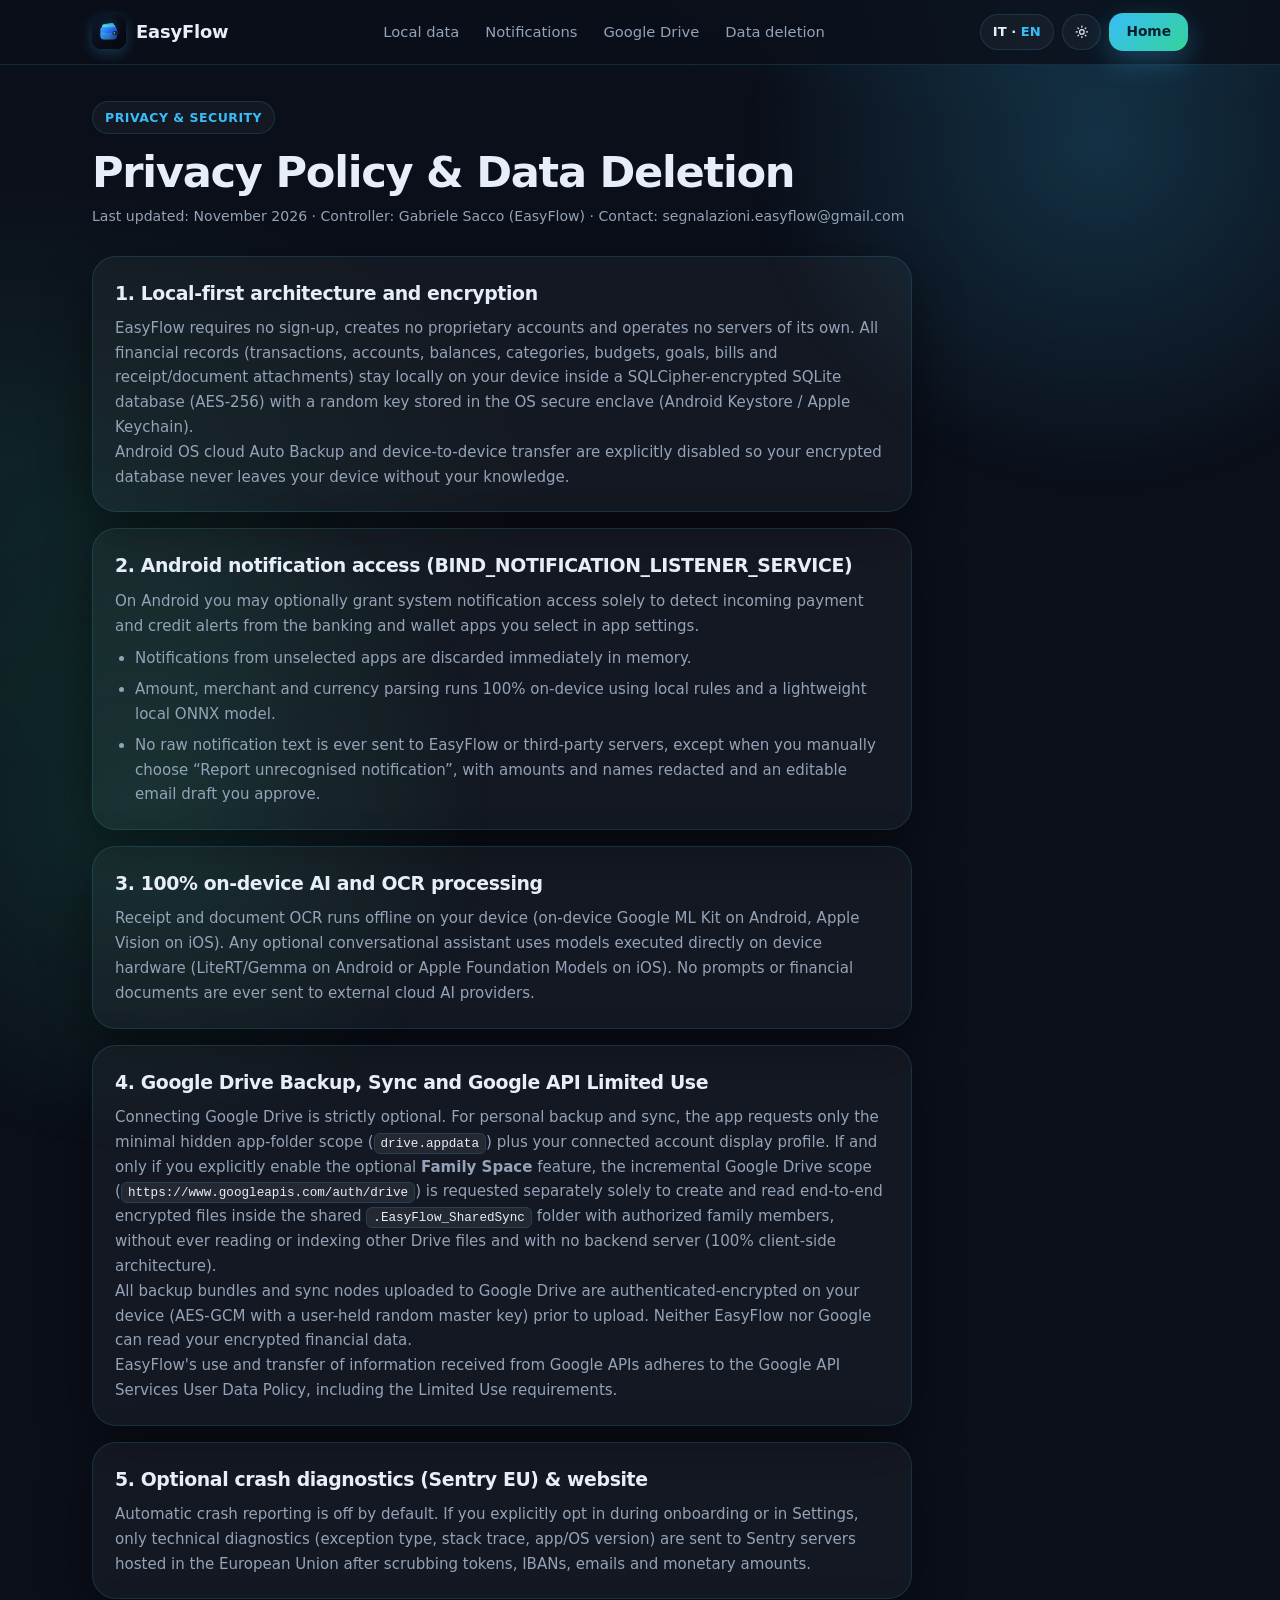
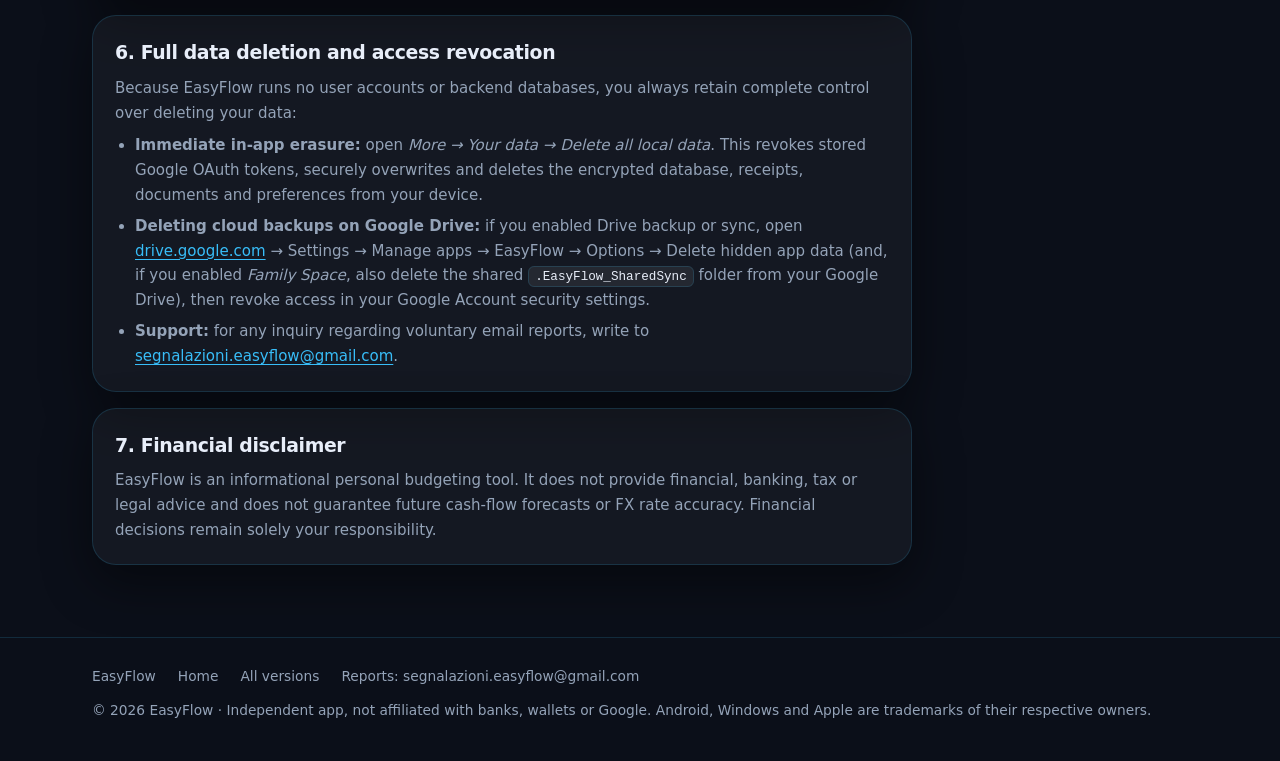
==== commit 3f106326: "Aggiorna privacy policy per Spazio Famiglia (scope incrementale Drive)" ====
--- a/privacy.html
+++ b/privacy.html
@@ -73,7 +73,7 @@
 
         <section class="card legal-section" id="drive">
           <h2 data-i18n="pp.s4.t">4. Google Drive Backup, Sincronizzazione e Google API Limited Use</h2>
-          <p data-i18n="pp.s4.p1">Il collegamento a Google Drive è totalmente facoltativo. Nelle versioni distribuite tramite Google Play Store e Apple App Store l'app richiede esclusivamente lo scope minimo necessario per l'archivio privato nascosto dell'app (<code>drive.appdata</code>), oltre al profilo email di visualizzazione dell'account collegato.</p>
+          <p data-i18n-html="pp.s4.p1">Il collegamento a Google Drive è totalmente facoltativo. Per il backup e la sincronizzazione personale l'app richiede esclusivamente lo scope minimo necessario per l'archivio privato nascosto dell'app (<code>drive.appdata</code>), oltre al profilo email di visualizzazione dell'account collegato. Se e solo se l'utente attiva esplicitamente la funzione facoltativa <strong>Spazio Famiglia</strong>, viene richiesto separatamente in modo incrementale lo scope Google Drive (<code>https://www.googleapis.com/auth/drive</code>) unicamente per creare e leggere file cifrati end-to-end nella cartella condivisa <code>.EasyFlow_SharedSync</code> con i familiari autorizzati, senza mai leggere né indicizzare altri file su Google Drive e senza alcun server intermediario (architettura 100% client-side).</p>
           <p data-i18n="pp.s4.p2">Tutti i pacchetti di backup e i nodi di sincronizzazione caricati su Google Drive sono cifrati autenticamente sul dispositivo (AES-GCM con chiave casuale custodita dall'utente) prima del trasferimento. Né EasyFlow né Google possono leggere il contenuto finanziario cifrato.</p>
           <p data-i18n="pp.s4.p3">L'utilizzo delle informazioni ricevute dalle API di Google da parte di EasyFlow è conforme alle Norme sui dati utente dei servizi API Google, inclusi i requisiti di uso limitato (Limited Use).</p>
         </section>
@@ -88,7 +88,7 @@
           <p data-i18n="pp.s6.p1">Poiché EasyFlow non gestisce account o database sui propri server, ogni utente mantiene il pieno controllo sulla cancellazione dei dati:</p>
           <ul>
             <li data-i18n-html="pp.s6.l1"><strong>Cancellazione immediata dall'app:</strong> apri <em>Altro → I tuoi dati → Elimina tutti i dati locali</em>. L'operazione revoca eventuali token OAuth Google memorizzati, sovrascrive ed elimina in modo sicuro il database cifrato, le ricevute, i documenti salvati e tutte le preferenze sul dispositivo.</li>
-            <li data-i18n-html="pp.s6.l2"><strong>Eliminazione dei backup remoti su Google Drive:</strong> se avevi attivato il backup o la sincronizzazione su Drive, apri <a class="text-link" href="https://drive.google.com" target="_blank" rel="noopener noreferrer">drive.google.com</a> → Impostazioni → Gestisci app → EasyFlow → Opzioni → Elimina dati nascosti delle app, e revoca l'accesso dalle impostazioni di sicurezza dell'account Google.</li>
+            <li data-i18n-html="pp.s6.l2"><strong>Eliminazione dei backup remoti su Google Drive:</strong> se avevi attivato il backup o la sincronizzazione su Drive, apri <a class="text-link" href="https://drive.google.com" target="_blank" rel="noopener noreferrer">drive.google.com</a> → Impostazioni → Gestisci app → EasyFlow → Opzioni → Elimina dati nascosti delle app (e, se avevi attivato lo <em>Spazio Famiglia</em>, elimina anche la cartella condivisa <code>.EasyFlow_SharedSync</code> dal tuo Google Drive), quindi revoca l'accesso dalle impostazioni di sicurezza dell'account Google.</li>
             <li data-i18n-html="pp.s6.l3"><strong>Assistenza:</strong> per richieste su dati inviati volontariamente via email (es. segnalazioni), scrivi a <a class="text-link" href="mailto:segnalazioni.easyflow@gmail.com">segnalazioni.easyflow@gmail.com</a>.</li>
           </ul>
         </section>
